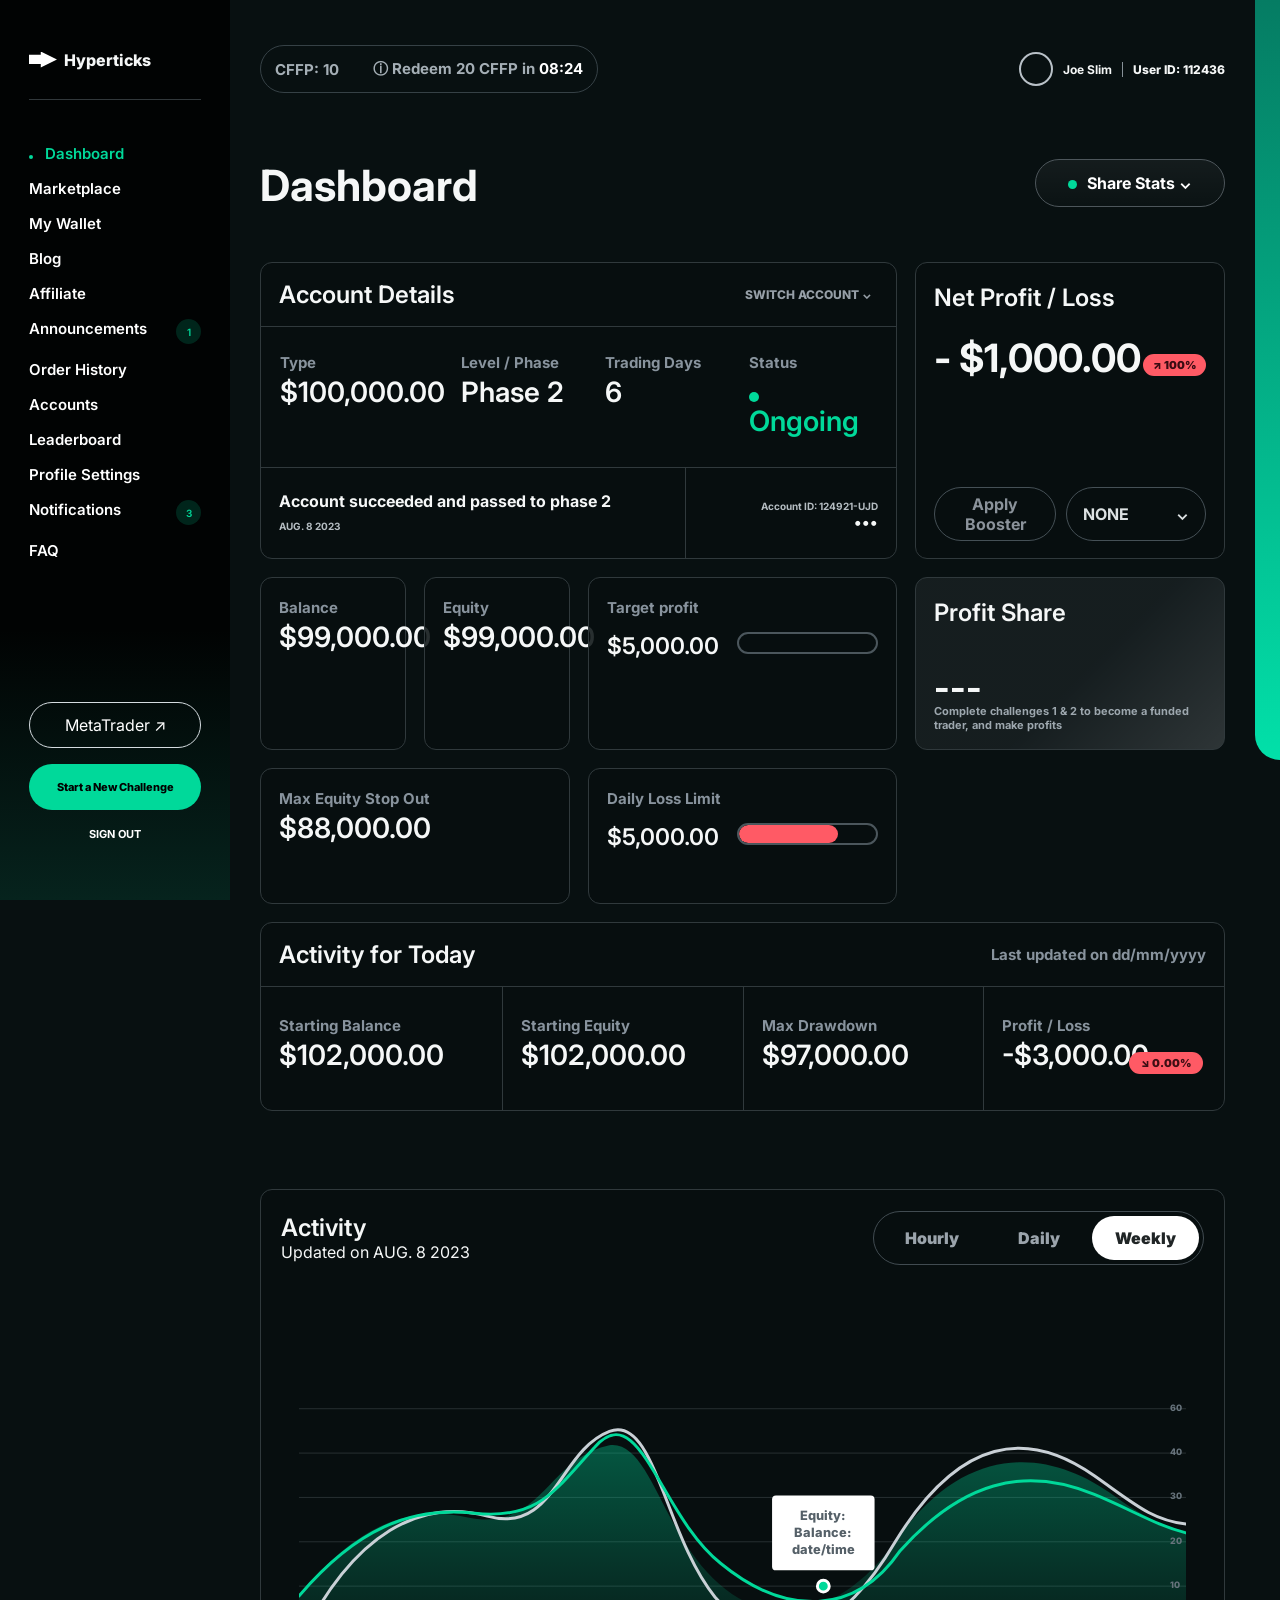
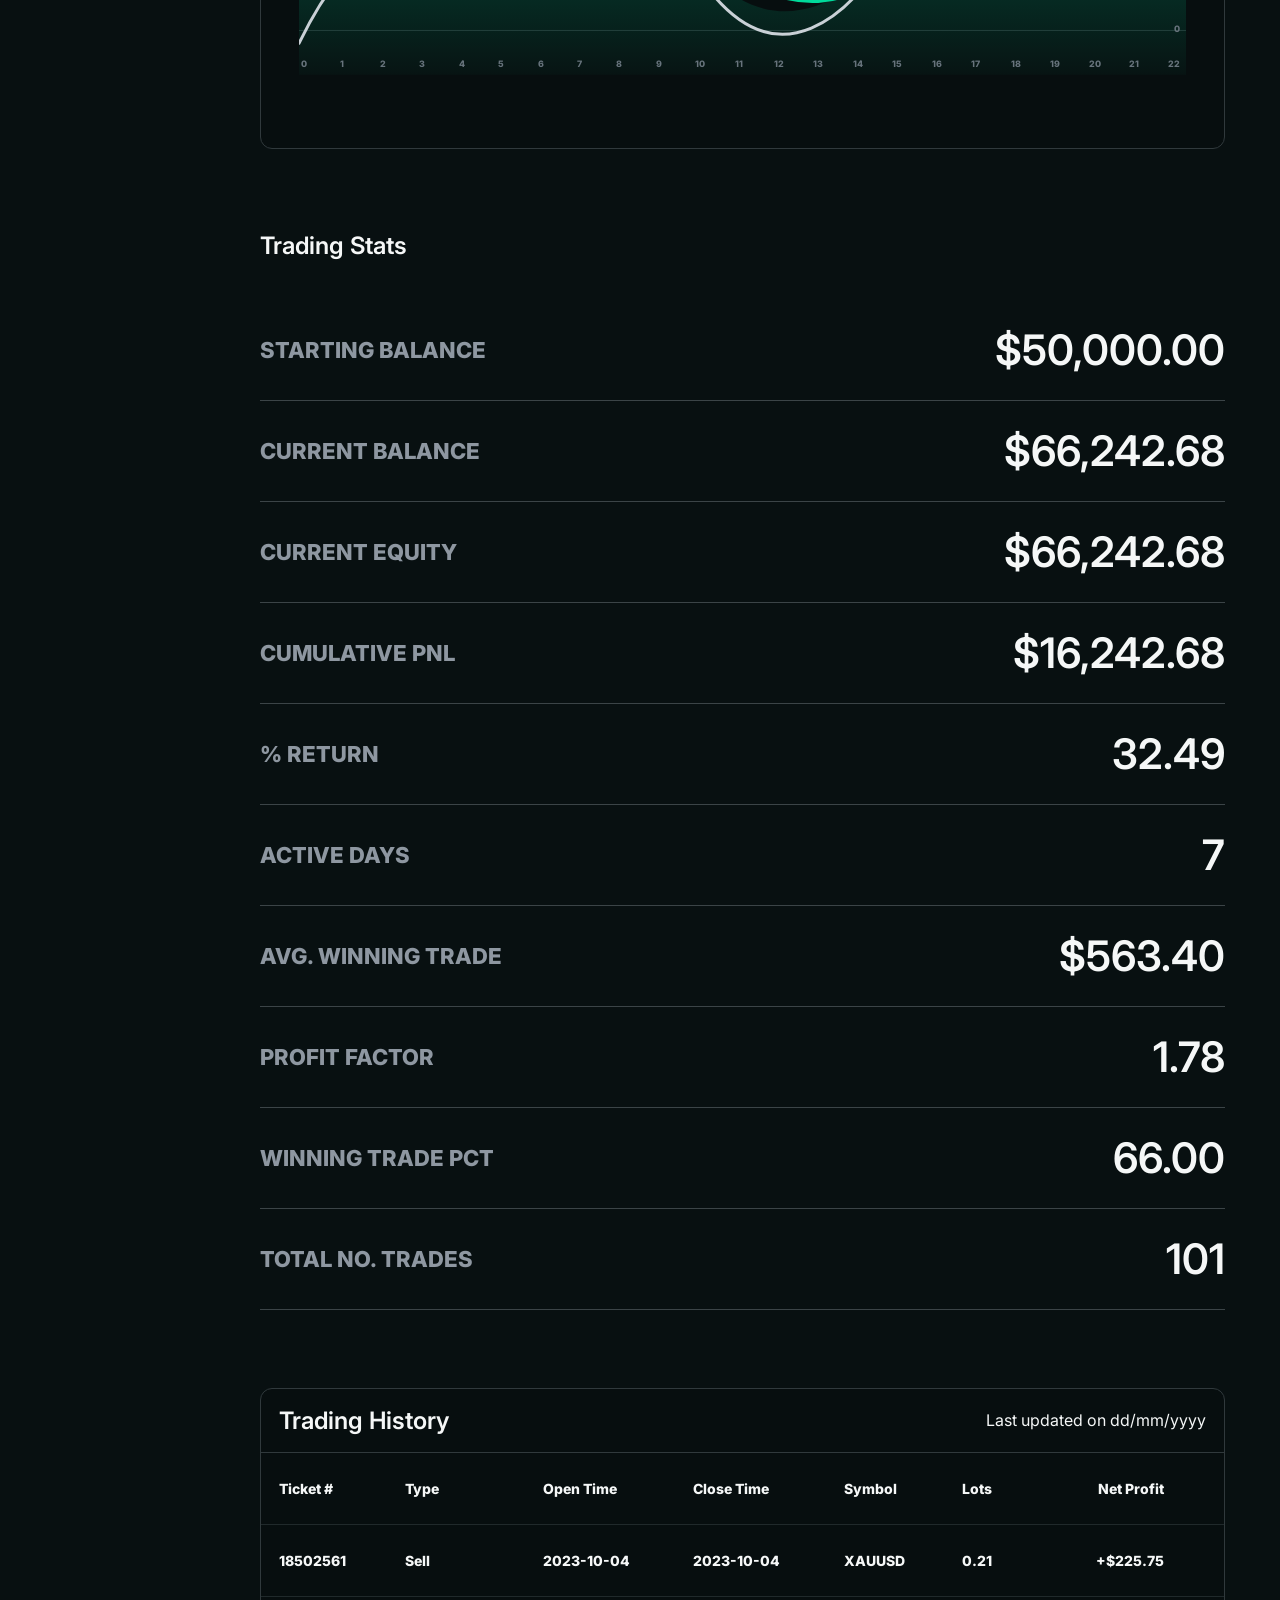
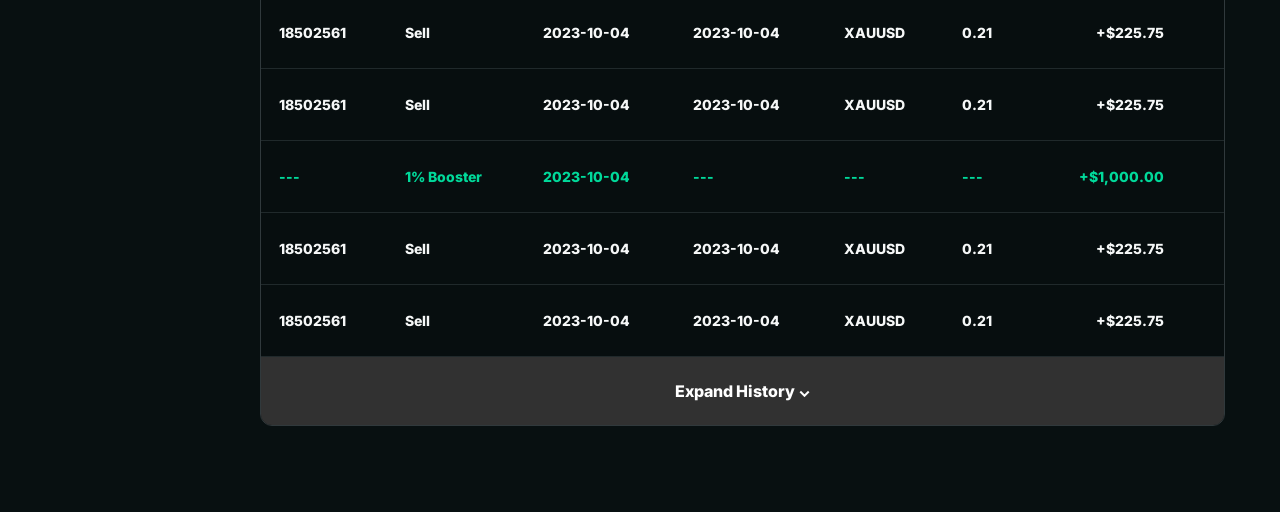
==== dashboard.html @ ef5ce135 "Add latest Hyperticks UI: profile settings and dashboard - index.html: Profile Settings page (matche" ====
﻿<!doctype html><html lang="en"><head><meta charset="utf-8"><meta name="viewport" content="width=device-width,initial-scale=1"><title>Hyperticks Dashboard</title><link rel="preconnect" href="https://fonts.googleapis.com"><link rel="preconnect" href="https://fonts.gstatic.com" crossorigin><link href="https://fonts.googleapis.com/css2?family=Inter:wght@400;500;600;700;800&display=swap" rel="stylesheet"><style>
:root{--shell:#081011;--line:#30393c;--soft:#20292b;--green:#00d99a;--red:#ff5a65;--muted:#8e99a3}*{box-sizing:border-box}body{margin:0;background:#000;color:#f5f7f7;font-family:Inter,Arial,sans-serif}button{font:inherit}.app{min-height:100vh;display:grid;grid-template-columns:230px 1fr;background:#081011;position:relative;overflow:hidden}.app:after{content:"";position:fixed;top:0;right:0;width:25px;height:760px;background:linear-gradient(#057c63,#02e0a9);border-radius:0 0 0 28px}.side{height:100vh;position:sticky;top:0;background:linear-gradient(#010303 70%,#06231d);padding:58px 29px;display:flex;flex-direction:column}.brand{display:flex;gap:7px;align-items:center;height:42px;padding-bottom:38px;border-bottom:1px solid #31383b;font-weight:800}.mark{width:28px;height:16px;background:#fff;clip-path:polygon(0 20%,42% 20%,42% 0,100% 50%,42% 100%,42% 78%,0 78%)}nav{display:flex;flex-direction:column;gap:16px;margin-top:44px}nav a{color:#fff;text-decoration:none;font-size:15px;font-weight:600}.active{color:var(--green)}.active:before{content:"";display:inline-block;width:4px;height:4px;border-radius:50%;background:var(--green);margin-right:12px}.badge{float:right;min-width:25px;height:25px;display:inline-grid;place-items:center;border-radius:50%;background:rgba(0,217,154,.16);color:var(--green);font-size:10px}.side-actions{margin-top:auto;display:grid;gap:16px}.meta,.start{height:46px;border-radius:999px}.meta{background:transparent;border:1px solid #d5dce0;color:#fff}.start{border:0;background:var(--green);font-size:11px;font-weight:800}.sign{border:0;background:transparent;color:#fff;font-size:11px;font-weight:700}.main{padding:45px 55px 86px 30px}.top,.heading,.activity-head{display:flex;justify-content:space-between;align-items:center;gap:24px}.pill{height:48px;border:1px solid #364146;border-radius:999px;padding:0 14px;display:flex;align-items:center;gap:34px;color:#a5afb6;font-size:15px;font-weight:700}.pill strong{color:#fff}.user{display:flex;align-items:center;gap:10px;font-size:12px;font-weight:800}.avatar{width:34px;height:34px;border:2px solid #b9c1c8;border-radius:50%}.user span:last-child{border-left:1px solid #879198;padding-left:10px}.heading{margin-top:66px;align-items:flex-end}h1,h2,p{margin:0}h1{font-size:43px;line-height:1}h2{font-size:24px;font-weight:600}.share{height:48px;min-width:190px;border:1px solid #4d565b;border-radius:999px;background:linear-gradient(rgba(255,255,255,.05),rgba(255,255,255,.01));color:#fff;font-weight:700}.share i{display:inline-block;width:9px;height:9px;border-radius:50%;background:var(--green);margin-right:10px}.grid{display:grid;grid-template-columns:repeat(6,minmax(0,1fr));gap:18px;margin-top:55px}.card,.mini,.today,.activity,.history{border:1px solid var(--line);border-radius:12px;background:rgba(8,15,16,.86)}.account{grid-column:span 4}.head,.section-title{min-height:64px;padding:0 18px;border-bottom:1px solid var(--line);display:flex;align-items:center;justify-content:space-between}.head button{border:0;background:transparent;color:#969fa7;font-size:12px;font-weight:800}.metrics{display:grid;grid-template-columns:repeat(4,1fr);gap:16px;padding:26px 19px 30px}.metrics span,.mini span,.today span{display:block;color:#88939d;font-size:15px;font-weight:700}.metrics strong,.mini strong,.today strong{display:block;margin-top:6px;font-size:28px;line-height:1.05;font-weight:600}.status{color:var(--green)}.status:before{content:"";display:inline-block;width:10px;height:10px;background:var(--green);border-radius:50%;margin-right:10px}.foot{display:grid;grid-template-columns:2fr 1fr;border-top:1px solid var(--line)}.foot>div{min-height:90px;padding:23px 18px}.foot>div+div{border-left:1px solid var(--line);text-align:right}.foot span{display:block;margin-top:9px;color:#b5bdc2;font-size:10px;font-weight:700}.stat{grid-column:span 2;position:relative;min-height:173px;padding:20px 18px}.loss>strong{display:block;margin-top:22px;font-size:39px}.actions{position:absolute;left:18px;right:18px;bottom:17px;display:grid;grid-template-columns:1fr 1.15fr;gap:10px}.actions button,.select{height:54px;border:1px solid #455056;border-radius:999px;background:transparent;color:#8b939b;font-weight:700;display:flex;align-items:center;justify-content:center}.select{justify-content:space-between;padding:0 16px;color:#dce1e2}.red{position:absolute;right:18px;top:91px;background:var(--red);color:#390b12;border-radius:999px;padding:4px 10px;font-size:11px;font-weight:900}.mini{grid-column:span 1;min-height:136px;padding:20px 18px}.wide{grid-column:span 2}.bar{display:grid;grid-template-columns:max-content 1fr;gap:18px;align-items:center;margin-top:11px}.bar strong{font-size:23px}.bar i{height:22px;border:2px solid #4b565c;border-radius:999px}.danger i{position:relative;overflow:hidden}.danger i:before{content:"";position:absolute;inset:0 28% 0 0;background:var(--red);border-radius:inherit}.sharecard{background:linear-gradient(135deg,rgba(255,255,255,.02) 55%,rgba(255,255,255,.12)),#11191b}.sharecard>strong{display:block;margin-top:39px;font-size:35px}.sharecard p{position:absolute;left:18px;right:30px;bottom:17px;color:#9da7ae;font-size:11px;font-weight:700}.today{margin-top:18px}.today-grid{display:grid;grid-template-columns:repeat(4,1fr)}.today-grid>div{min-height:123px;padding:29px 18px;position:relative}.today-grid>div+div{border-left:1px solid var(--line)}.today em{position:absolute;right:21px;bottom:36px;background:var(--red);color:#3d0e14;border-radius:999px;padding:4px 12px;font-style:normal;font-weight:900;font-size:11px}.activity{margin-top:78px;padding:21px 20px 31px}.tabs{height:54px;display:grid;grid-template-columns:repeat(3,107px);padding:4px;border:1px solid #414b51;border-radius:999px}.tabs button{border:0;border-radius:999px;background:transparent;color:#9ba4ac;font-weight:900}.tabs .on{background:#fff;color:#202526}.chart{margin-top:72px;padding:0 18px}.chart svg{display:block;width:100%;min-height:380px}.gridlines{stroke:#273032}.area{fill:url(#areaFill)}.line{fill:none;stroke-width:3;stroke-linecap:round}.gray{stroke:#c9d0d6}.green{stroke:var(--green)}.axis text{fill:#67737c;font-size:9px;font-weight:800}.tip rect{fill:#fff}.tip text{fill:#556068;font-size:13px;font-weight:800}.dot{fill:var(--green);stroke:#fff;stroke-width:3}.stats{margin-top:82px}.stats h2{margin-bottom:40px}.row{min-height:101px;display:grid;grid-template-columns:1fr auto;align-items:center;border-bottom:1px solid #3b4447}.row span{color:#8e97a1;font-size:22px;font-weight:800}.row strong{font-size:42px;font-weight:600}.history{margin-top:78px;overflow:hidden}.table{overflow-x:auto}table{width:100%;min-width:880px;border-collapse:collapse}th,td{height:72px;padding:0 18px;border-bottom:1px solid var(--soft);font-size:14px;font-weight:800;text-align:left}td:last-child,th:last-child{text-align:right;padding-right:60px}.boost td{color:var(--green)}.expand{width:100%;height:68px;border:0;background:#313131;color:#fff;font-weight:800}@media(max-width:820px){.app{grid-template-columns:1fr}.app:after{display:none}.side{position:relative;height:auto;padding:20px}.side-actions{display:none}nav{flex-direction:row;overflow-x:auto}.main{padding:26px 18px}.top,.heading,.activity-head{align-items:flex-start;flex-direction:column}.grid{grid-template-columns:repeat(2,1fr)}.account,.stat,.wide{grid-column:span 2}.metrics,.foot,.today-grid{grid-template-columns:1fr 1fr}.chart{overflow-x:auto}.chart svg{width:900px}.row strong{font-size:27px}.row span{font-size:15px}}@media(max-width:540px){.grid,.metrics,.foot,.today-grid{grid-template-columns:1fr}.account,.stat,.wide,.mini{grid-column:span 1}.actions,.bar,.row{grid-template-columns:1fr}.actions{position:static;margin-top:28px}}
</style></head><body><div class="app"><aside class="side"><div class="brand"><span class="mark"></span><span>Hyperticks</span></div><nav><a class="active">Dashboard</a><a>Marketplace</a><a>My Wallet</a><a>Blog</a><a>Affiliate</a><a>Announcements <span class="badge">1</span></a><a>Order History</a><a>Accounts</a><a>Leaderboard</a><a>Profile Settings</a><a>Notifications <span class="badge">3</span></a><a>FAQ</a></nav><div class="side-actions"><button class="meta">MetaTrader ↗</button><button class="start">Start a New Challenge</button><button class="sign">SIGN OUT</button></div></aside><main class="main"><header class="top"><div class="pill"><span>CFFP: 10</span><span>ⓘ Redeem 20 CFFP in <strong>08:24</strong></span></div><div class="user"><span class="avatar"></span><b>Joe Slim</b><span>User ID: 112436</span></div></header><section class="heading"><h1>Dashboard</h1><button class="share"><i></i>Share Stats ⌄</button></section><section class="grid"><article class="card account"><div class="head"><h2>Account Details</h2><button>SWITCH ACCOUNT ⌄</button></div><div class="metrics"><div><span>Type</span><strong>$100,000.00</strong></div><div><span>Level / Phase</span><strong>Phase 2</strong></div><div><span>Trading Days</span><strong>6</strong></div><div><span>Status</span><strong class="status">Ongoing</strong></div></div><div class="foot"><div><b>Account succeeded and passed to phase 2</b><span>AUG. 8 2023</span></div><div><span>Account ID: 124921-UJD</span><b>•••</b></div></div></article><article class="card stat loss"><h2>Net Profit / Loss</h2><strong>- $1,000.00</strong><div class="actions"><button>Apply Booster</button><div class="select">NONE <span>⌄</span></div></div><span class="red">↗ 100%</span></article><article class="mini"><span>Balance</span><strong>$99,000.00</strong></article><article class="mini"><span>Equity</span><strong>$99,000.00</strong></article><article class="mini wide"><span>Target profit</span><div class="bar"><strong>$5,000.00</strong><i></i></div></article><article class="card stat sharecard"><h2>Profit Share</h2><strong>---</strong><p>Complete challenges 1 &amp; 2 to become a funded trader, and make profits</p></article><article class="mini wide"><span>Max Equity Stop Out</span><strong>$88,000.00</strong></article><article class="mini wide"><span>Daily Loss Limit</span><div class="bar danger"><strong>$5,000.00</strong><i></i></div></article></section><section class="today"><div class="section-title"><h2>Activity for Today</h2><span>Last updated on dd/mm/yyyy</span></div><div class="today-grid"><div><span>Starting Balance</span><strong>$102,000.00</strong></div><div><span>Starting Equity</span><strong>$102,000.00</strong></div><div><span>Max Drawdown</span><strong>$97,000.00</strong></div><div><span>Profit / Loss</span><strong>-$3,000.00</strong><em>↘ 0.00%</em></div></div></section><section class="activity"><div class="activity-head"><div><h2>Activity</h2><span>Updated on AUG. 8 2023</span></div><div class="tabs"><button>Hourly</button><button>Daily</button><button class="on">Weekly</button></div></div><div class="chart"><svg viewBox="0 0 900 300"><defs><linearGradient id="areaFill" x1="0" x2="0" y1="0" y2="1"><stop offset="0" stop-color="#00d89a" stop-opacity=".36"/><stop offset="1" stop-color="#00d89a" stop-opacity=".03"/></linearGradient></defs><g class="gridlines"><path d="M0 30H900M0 75H900M0 120H900M0 165H900M0 210H900M0 255H900"/></g><path class="area" d="M0 220 C60 145 115 128 170 140 C245 157 252 80 315 67 C355 62 367 150 420 202 C486 267 560 228 605 165 C675 64 760 69 828 119 C860 142 881 151 900 154 L900 300 L0 300 Z"/><path class="line gray" d="M0 268 C56 153 126 121 191 139 C260 158 263 73 315 53 C361 35 371 158 422 221 C488 297 556 248 605 165 C671 57 740 51 807 98 C847 126 865 143 900 147"/><path class="line green" d="M0 220 C58 152 113 129 178 136 C244 143 260 112 300 69 C346 17 366 138 428 187 C494 241 565 240 610 174 C672 105 735 87 807 117 C848 134 869 148 900 156"/><g class="axis"><text x="2" y="292">0</text><text x="42" y="292">1</text><text x="82" y="292">2</text><text x="122" y="292">3</text><text x="162" y="292">4</text><text x="202" y="292">5</text><text x="242" y="292">6</text><text x="282" y="292">7</text><text x="322" y="292">8</text><text x="362" y="292">9</text><text x="402" y="292">10</text><text x="442" y="292">11</text><text x="482" y="292">12</text><text x="522" y="292">13</text><text x="562" y="292">14</text><text x="602" y="292">15</text><text x="642" y="292">16</text><text x="682" y="292">17</text><text x="722" y="292">18</text><text x="762" y="292">19</text><text x="802" y="292">20</text><text x="842" y="292">21</text><text x="882" y="292">22</text><text x="888" y="257">0</text><text x="884" y="212">10</text><text x="884" y="167">20</text><text x="884" y="122">30</text><text x="884" y="77">40</text><text x="884" y="32">60</text></g><g class="tip"><rect x="480" y="118" width="104" height="76" rx="4"/><text x="532" y="143" text-anchor="middle">Equity:</text><text x="532" y="160" text-anchor="middle">Balance:</text><text x="532" y="177" text-anchor="middle">date/time</text></g><circle class="dot" cx="532" cy="210" r="6"/></svg></div></section><section class="stats"><h2>Trading Stats</h2><div class="row"><span>STARTING BALANCE</span><strong>$50,000.00</strong></div><div class="row"><span>CURRENT BALANCE</span><strong>$66,242.68</strong></div><div class="row"><span>CURRENT EQUITY</span><strong>$66,242.68</strong></div><div class="row"><span>CUMULATIVE PNL</span><strong>$16,242.68</strong></div><div class="row"><span>% RETURN</span><strong>32.49</strong></div><div class="row"><span>ACTIVE DAYS</span><strong>7</strong></div><div class="row"><span>AVG. WINNING TRADE</span><strong>$563.40</strong></div><div class="row"><span>PROFIT FACTOR</span><strong>1.78</strong></div><div class="row"><span>WINNING TRADE PCT</span><strong>66.00</strong></div><div class="row"><span>TOTAL NO. TRADES</span><strong>101</strong></div></section><section class="history"><div class="section-title"><h2>Trading History</h2><span>Last updated on dd/mm/yyyy</span></div><div class="table"><table><thead><tr><th>Ticket #</th><th>Type</th><th>Open Time</th><th>Close Time</th><th>Symbol</th><th>Lots</th><th>Net Profit</th></tr></thead><tbody><tr><td>18502561</td><td>Sell</td><td>2023-10-04</td><td>2023-10-04</td><td>XAUUSD</td><td>0.21</td><td>+$225.75</td></tr><tr><td>18502561</td><td>Sell</td><td>2023-10-04</td><td>2023-10-04</td><td>XAUUSD</td><td>0.21</td><td>+$225.75</td></tr><tr><td>18502561</td><td>Sell</td><td>2023-10-04</td><td>2023-10-04</td><td>XAUUSD</td><td>0.21</td><td>+$225.75</td></tr><tr class="boost"><td>---</td><td>1% Booster</td><td>2023-10-04</td><td>---</td><td>---</td><td>---</td><td>+$1,000.00</td></tr><tr><td>18502561</td><td>Sell</td><td>2023-10-04</td><td>2023-10-04</td><td>XAUUSD</td><td>0.21</td><td>+$225.75</td></tr><tr><td>18502561</td><td>Sell</td><td>2023-10-04</td><td>2023-10-04</td><td>XAUUSD</td><td>0.21</td><td>+$225.75</td></tr></tbody></table></div><button class="expand">Expand History ⌄</button></section></main></div><script>document.querySelectorAll('.tabs button').forEach(b=>b.addEventListener('click',()=>document.querySelectorAll('.tabs button').forEach(x=>x.classList.toggle('on',x===b))));</script></body></html>
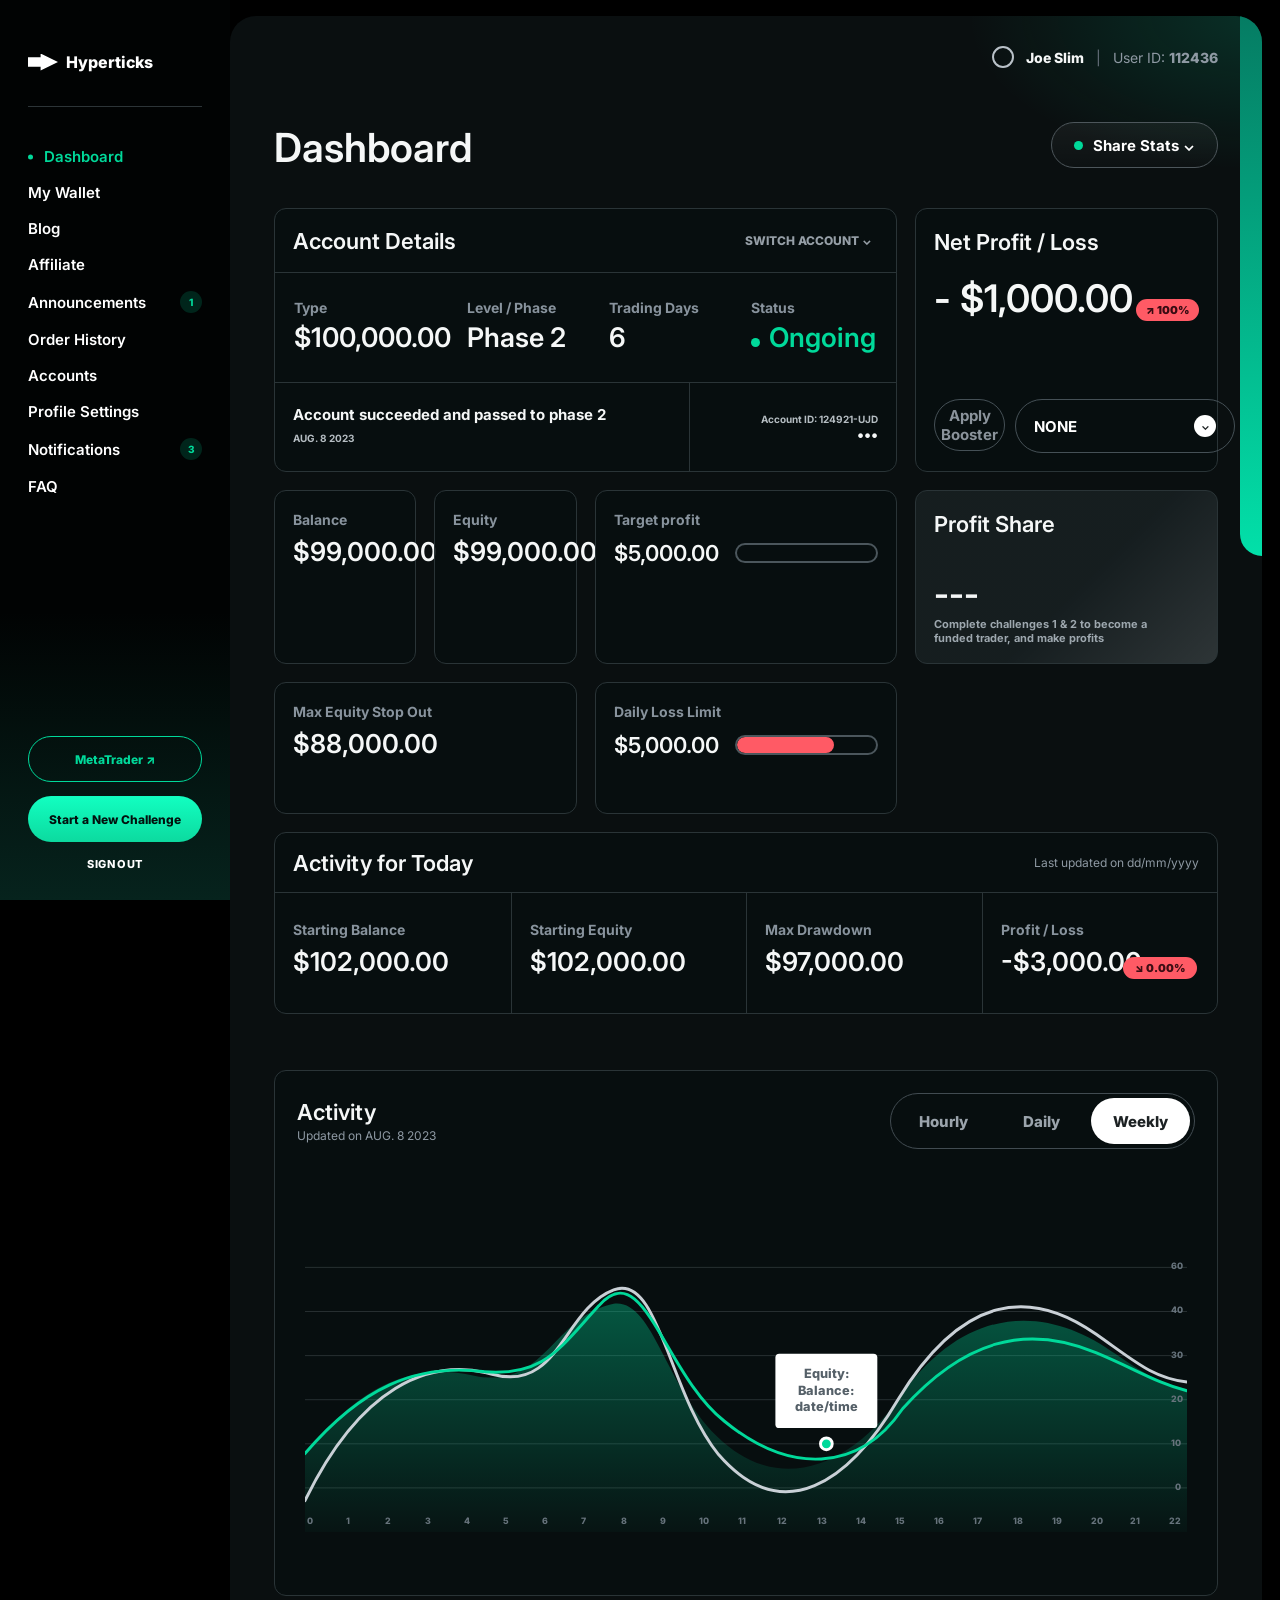
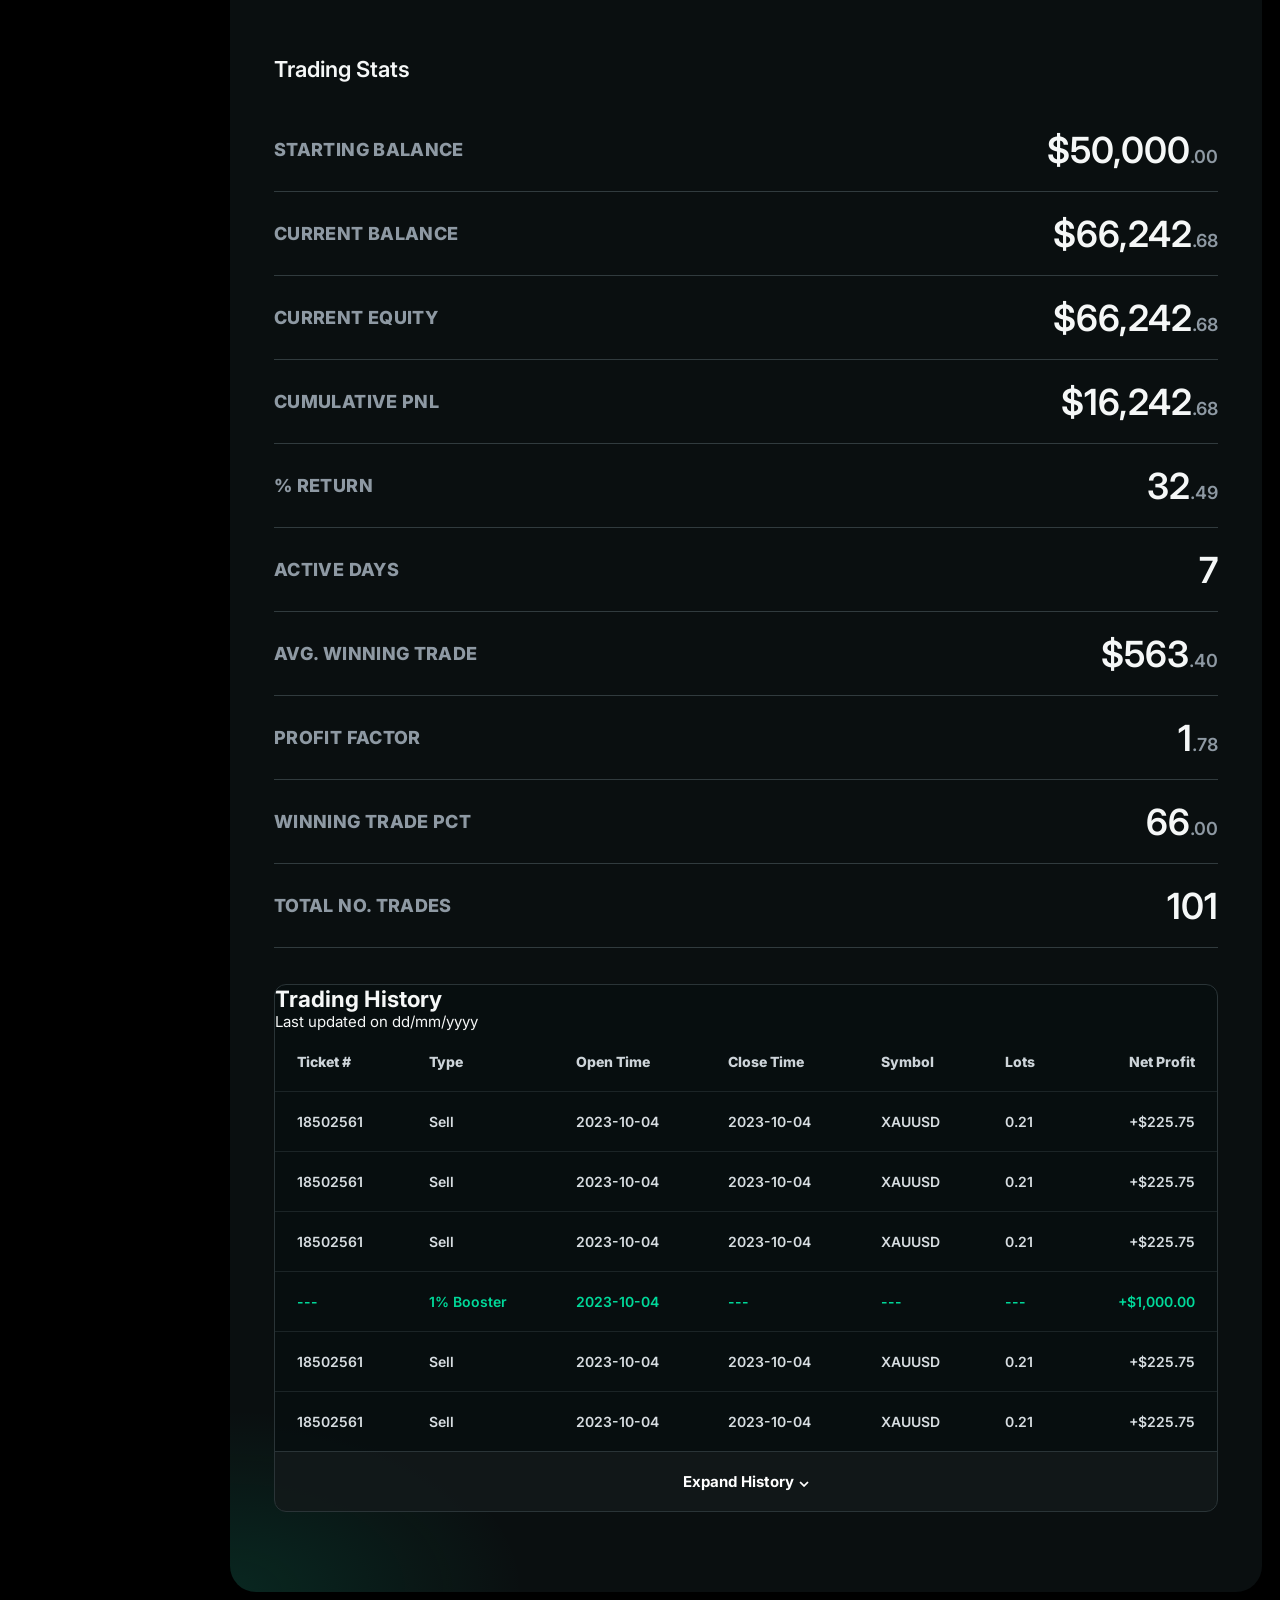
==== commit 03e6f3b7: "Make landing the homepage: index.html=landing, dashboard.html=dashboard" ====
--- a/dashboard.html
+++ b/dashboard.html
@@ -1,3 +1,144 @@
-﻿<!doctype html><html lang="en"><head><meta charset="utf-8"><meta name="viewport" content="width=device-width,initial-scale=1"><title>Hyperticks Dashboard</title><link rel="preconnect" href="https://fonts.googleapis.com"><link rel="preconnect" href="https://fonts.gstatic.com" crossorigin><link href="https://fonts.googleapis.com/css2?family=Inter:wght@400;500;600;700;800&display=swap" rel="stylesheet"><style>
-:root{--shell:#081011;--line:#30393c;--soft:#20292b;--green:#00d99a;--red:#ff5a65;--muted:#8e99a3}*{box-sizing:border-box}body{margin:0;background:#000;color:#f5f7f7;font-family:Inter,Arial,sans-serif}button{font:inherit}.app{min-height:100vh;display:grid;grid-template-columns:230px 1fr;background:#081011;position:relative;overflow:hidden}.app:after{content:"";position:fixed;top:0;right:0;width:25px;height:760px;background:linear-gradient(#057c63,#02e0a9);border-radius:0 0 0 28px}.side{height:100vh;position:sticky;top:0;background:linear-gradient(#010303 70%,#06231d);padding:58px 29px;display:flex;flex-direction:column}.brand{display:flex;gap:7px;align-items:center;height:42px;padding-bottom:38px;border-bottom:1px solid #31383b;font-weight:800}.mark{width:28px;height:16px;background:#fff;clip-path:polygon(0 20%,42% 20%,42% 0,100% 50%,42% 100%,42% 78%,0 78%)}nav{display:flex;flex-direction:column;gap:16px;margin-top:44px}nav a{color:#fff;text-decoration:none;font-size:15px;font-weight:600}.active{color:var(--green)}.active:before{content:"";display:inline-block;width:4px;height:4px;border-radius:50%;background:var(--green);margin-right:12px}.badge{float:right;min-width:25px;height:25px;display:inline-grid;place-items:center;border-radius:50%;background:rgba(0,217,154,.16);color:var(--green);font-size:10px}.side-actions{margin-top:auto;display:grid;gap:16px}.meta,.start{height:46px;border-radius:999px}.meta{background:transparent;border:1px solid #d5dce0;color:#fff}.start{border:0;background:var(--green);font-size:11px;font-weight:800}.sign{border:0;background:transparent;color:#fff;font-size:11px;font-weight:700}.main{padding:45px 55px 86px 30px}.top,.heading,.activity-head{display:flex;justify-content:space-between;align-items:center;gap:24px}.pill{height:48px;border:1px solid #364146;border-radius:999px;padding:0 14px;display:flex;align-items:center;gap:34px;color:#a5afb6;font-size:15px;font-weight:700}.pill strong{color:#fff}.user{display:flex;align-items:center;gap:10px;font-size:12px;font-weight:800}.avatar{width:34px;height:34px;border:2px solid #b9c1c8;border-radius:50%}.user span:last-child{border-left:1px solid #879198;padding-left:10px}.heading{margin-top:66px;align-items:flex-end}h1,h2,p{margin:0}h1{font-size:43px;line-height:1}h2{font-size:24px;font-weight:600}.share{height:48px;min-width:190px;border:1px solid #4d565b;border-radius:999px;background:linear-gradient(rgba(255,255,255,.05),rgba(255,255,255,.01));color:#fff;font-weight:700}.share i{display:inline-block;width:9px;height:9px;border-radius:50%;background:var(--green);margin-right:10px}.grid{display:grid;grid-template-columns:repeat(6,minmax(0,1fr));gap:18px;margin-top:55px}.card,.mini,.today,.activity,.history{border:1px solid var(--line);border-radius:12px;background:rgba(8,15,16,.86)}.account{grid-column:span 4}.head,.section-title{min-height:64px;padding:0 18px;border-bottom:1px solid var(--line);display:flex;align-items:center;justify-content:space-between}.head button{border:0;background:transparent;color:#969fa7;font-size:12px;font-weight:800}.metrics{display:grid;grid-template-columns:repeat(4,1fr);gap:16px;padding:26px 19px 30px}.metrics span,.mini span,.today span{display:block;color:#88939d;font-size:15px;font-weight:700}.metrics strong,.mini strong,.today strong{display:block;margin-top:6px;font-size:28px;line-height:1.05;font-weight:600}.status{color:var(--green)}.status:before{content:"";display:inline-block;width:10px;height:10px;background:var(--green);border-radius:50%;margin-right:10px}.foot{display:grid;grid-template-columns:2fr 1fr;border-top:1px solid var(--line)}.foot>div{min-height:90px;padding:23px 18px}.foot>div+div{border-left:1px solid var(--line);text-align:right}.foot span{display:block;margin-top:9px;color:#b5bdc2;font-size:10px;font-weight:700}.stat{grid-column:span 2;position:relative;min-height:173px;padding:20px 18px}.loss>strong{display:block;margin-top:22px;font-size:39px}.actions{position:absolute;left:18px;right:18px;bottom:17px;display:grid;grid-template-columns:1fr 1.15fr;gap:10px}.actions button,.select{height:54px;border:1px solid #455056;border-radius:999px;background:transparent;color:#8b939b;font-weight:700;display:flex;align-items:center;justify-content:center}.select{justify-content:space-between;padding:0 16px;color:#dce1e2}.red{position:absolute;right:18px;top:91px;background:var(--red);color:#390b12;border-radius:999px;padding:4px 10px;font-size:11px;font-weight:900}.mini{grid-column:span 1;min-height:136px;padding:20px 18px}.wide{grid-column:span 2}.bar{display:grid;grid-template-columns:max-content 1fr;gap:18px;align-items:center;margin-top:11px}.bar strong{font-size:23px}.bar i{height:22px;border:2px solid #4b565c;border-radius:999px}.danger i{position:relative;overflow:hidden}.danger i:before{content:"";position:absolute;inset:0 28% 0 0;background:var(--red);border-radius:inherit}.sharecard{background:linear-gradient(135deg,rgba(255,255,255,.02) 55%,rgba(255,255,255,.12)),#11191b}.sharecard>strong{display:block;margin-top:39px;font-size:35px}.sharecard p{position:absolute;left:18px;right:30px;bottom:17px;color:#9da7ae;font-size:11px;font-weight:700}.today{margin-top:18px}.today-grid{display:grid;grid-template-columns:repeat(4,1fr)}.today-grid>div{min-height:123px;padding:29px 18px;position:relative}.today-grid>div+div{border-left:1px solid var(--line)}.today em{position:absolute;right:21px;bottom:36px;background:var(--red);color:#3d0e14;border-radius:999px;padding:4px 12px;font-style:normal;font-weight:900;font-size:11px}.activity{margin-top:78px;padding:21px 20px 31px}.tabs{height:54px;display:grid;grid-template-columns:repeat(3,107px);padding:4px;border:1px solid #414b51;border-radius:999px}.tabs button{border:0;border-radius:999px;background:transparent;color:#9ba4ac;font-weight:900}.tabs .on{background:#fff;color:#202526}.chart{margin-top:72px;padding:0 18px}.chart svg{display:block;width:100%;min-height:380px}.gridlines{stroke:#273032}.area{fill:url(#areaFill)}.line{fill:none;stroke-width:3;stroke-linecap:round}.gray{stroke:#c9d0d6}.green{stroke:var(--green)}.axis text{fill:#67737c;font-size:9px;font-weight:800}.tip rect{fill:#fff}.tip text{fill:#556068;font-size:13px;font-weight:800}.dot{fill:var(--green);stroke:#fff;stroke-width:3}.stats{margin-top:82px}.stats h2{margin-bottom:40px}.row{min-height:101px;display:grid;grid-template-columns:1fr auto;align-items:center;border-bottom:1px solid #3b4447}.row span{color:#8e97a1;font-size:22px;font-weight:800}.row strong{font-size:42px;font-weight:600}.history{margin-top:78px;overflow:hidden}.table{overflow-x:auto}table{width:100%;min-width:880px;border-collapse:collapse}th,td{height:72px;padding:0 18px;border-bottom:1px solid var(--soft);font-size:14px;font-weight:800;text-align:left}td:last-child,th:last-child{text-align:right;padding-right:60px}.boost td{color:var(--green)}.expand{width:100%;height:68px;border:0;background:#313131;color:#fff;font-weight:800}@media(max-width:820px){.app{grid-template-columns:1fr}.app:after{display:none}.side{position:relative;height:auto;padding:20px}.side-actions{display:none}nav{flex-direction:row;overflow-x:auto}.main{padding:26px 18px}.top,.heading,.activity-head{align-items:flex-start;flex-direction:column}.grid{grid-template-columns:repeat(2,1fr)}.account,.stat,.wide{grid-column:span 2}.metrics,.foot,.today-grid{grid-template-columns:1fr 1fr}.chart{overflow-x:auto}.chart svg{width:900px}.row strong{font-size:27px}.row span{font-size:15px}}@media(max-width:540px){.grid,.metrics,.foot,.today-grid{grid-template-columns:1fr}.account,.stat,.wide,.mini{grid-column:span 1}.actions,.bar,.row{grid-template-columns:1fr}.actions{position:static;margin-top:28px}}
-</style></head><body><div class="app"><aside class="side"><div class="brand"><span class="mark"></span><span>Hyperticks</span></div><nav><a class="active">Dashboard</a><a>Marketplace</a><a>My Wallet</a><a>Blog</a><a>Affiliate</a><a>Announcements <span class="badge">1</span></a><a>Order History</a><a>Accounts</a><a>Leaderboard</a><a>Profile Settings</a><a>Notifications <span class="badge">3</span></a><a>FAQ</a></nav><div class="side-actions"><button class="meta">MetaTrader ↗</button><button class="start">Start a New Challenge</button><button class="sign">SIGN OUT</button></div></aside><main class="main"><header class="top"><div class="pill"><span>CFFP: 10</span><span>ⓘ Redeem 20 CFFP in <strong>08:24</strong></span></div><div class="user"><span class="avatar"></span><b>Joe Slim</b><span>User ID: 112436</span></div></header><section class="heading"><h1>Dashboard</h1><button class="share"><i></i>Share Stats ⌄</button></section><section class="grid"><article class="card account"><div class="head"><h2>Account Details</h2><button>SWITCH ACCOUNT ⌄</button></div><div class="metrics"><div><span>Type</span><strong>$100,000.00</strong></div><div><span>Level / Phase</span><strong>Phase 2</strong></div><div><span>Trading Days</span><strong>6</strong></div><div><span>Status</span><strong class="status">Ongoing</strong></div></div><div class="foot"><div><b>Account succeeded and passed to phase 2</b><span>AUG. 8 2023</span></div><div><span>Account ID: 124921-UJD</span><b>•••</b></div></div></article><article class="card stat loss"><h2>Net Profit / Loss</h2><strong>- $1,000.00</strong><div class="actions"><button>Apply Booster</button><div class="select">NONE <span>⌄</span></div></div><span class="red">↗ 100%</span></article><article class="mini"><span>Balance</span><strong>$99,000.00</strong></article><article class="mini"><span>Equity</span><strong>$99,000.00</strong></article><article class="mini wide"><span>Target profit</span><div class="bar"><strong>$5,000.00</strong><i></i></div></article><article class="card stat sharecard"><h2>Profit Share</h2><strong>---</strong><p>Complete challenges 1 &amp; 2 to become a funded trader, and make profits</p></article><article class="mini wide"><span>Max Equity Stop Out</span><strong>$88,000.00</strong></article><article class="mini wide"><span>Daily Loss Limit</span><div class="bar danger"><strong>$5,000.00</strong><i></i></div></article></section><section class="today"><div class="section-title"><h2>Activity for Today</h2><span>Last updated on dd/mm/yyyy</span></div><div class="today-grid"><div><span>Starting Balance</span><strong>$102,000.00</strong></div><div><span>Starting Equity</span><strong>$102,000.00</strong></div><div><span>Max Drawdown</span><strong>$97,000.00</strong></div><div><span>Profit / Loss</span><strong>-$3,000.00</strong><em>↘ 0.00%</em></div></div></section><section class="activity"><div class="activity-head"><div><h2>Activity</h2><span>Updated on AUG. 8 2023</span></div><div class="tabs"><button>Hourly</button><button>Daily</button><button class="on">Weekly</button></div></div><div class="chart"><svg viewBox="0 0 900 300"><defs><linearGradient id="areaFill" x1="0" x2="0" y1="0" y2="1"><stop offset="0" stop-color="#00d89a" stop-opacity=".36"/><stop offset="1" stop-color="#00d89a" stop-opacity=".03"/></linearGradient></defs><g class="gridlines"><path d="M0 30H900M0 75H900M0 120H900M0 165H900M0 210H900M0 255H900"/></g><path class="area" d="M0 220 C60 145 115 128 170 140 C245 157 252 80 315 67 C355 62 367 150 420 202 C486 267 560 228 605 165 C675 64 760 69 828 119 C860 142 881 151 900 154 L900 300 L0 300 Z"/><path class="line gray" d="M0 268 C56 153 126 121 191 139 C260 158 263 73 315 53 C361 35 371 158 422 221 C488 297 556 248 605 165 C671 57 740 51 807 98 C847 126 865 143 900 147"/><path class="line green" d="M0 220 C58 152 113 129 178 136 C244 143 260 112 300 69 C346 17 366 138 428 187 C494 241 565 240 610 174 C672 105 735 87 807 117 C848 134 869 148 900 156"/><g class="axis"><text x="2" y="292">0</text><text x="42" y="292">1</text><text x="82" y="292">2</text><text x="122" y="292">3</text><text x="162" y="292">4</text><text x="202" y="292">5</text><text x="242" y="292">6</text><text x="282" y="292">7</text><text x="322" y="292">8</text><text x="362" y="292">9</text><text x="402" y="292">10</text><text x="442" y="292">11</text><text x="482" y="292">12</text><text x="522" y="292">13</text><text x="562" y="292">14</text><text x="602" y="292">15</text><text x="642" y="292">16</text><text x="682" y="292">17</text><text x="722" y="292">18</text><text x="762" y="292">19</text><text x="802" y="292">20</text><text x="842" y="292">21</text><text x="882" y="292">22</text><text x="888" y="257">0</text><text x="884" y="212">10</text><text x="884" y="167">20</text><text x="884" y="122">30</text><text x="884" y="77">40</text><text x="884" y="32">60</text></g><g class="tip"><rect x="480" y="118" width="104" height="76" rx="4"/><text x="532" y="143" text-anchor="middle">Equity:</text><text x="532" y="160" text-anchor="middle">Balance:</text><text x="532" y="177" text-anchor="middle">date/time</text></g><circle class="dot" cx="532" cy="210" r="6"/></svg></div></section><section class="stats"><h2>Trading Stats</h2><div class="row"><span>STARTING BALANCE</span><strong>$50,000.00</strong></div><div class="row"><span>CURRENT BALANCE</span><strong>$66,242.68</strong></div><div class="row"><span>CURRENT EQUITY</span><strong>$66,242.68</strong></div><div class="row"><span>CUMULATIVE PNL</span><strong>$16,242.68</strong></div><div class="row"><span>% RETURN</span><strong>32.49</strong></div><div class="row"><span>ACTIVE DAYS</span><strong>7</strong></div><div class="row"><span>AVG. WINNING TRADE</span><strong>$563.40</strong></div><div class="row"><span>PROFIT FACTOR</span><strong>1.78</strong></div><div class="row"><span>WINNING TRADE PCT</span><strong>66.00</strong></div><div class="row"><span>TOTAL NO. TRADES</span><strong>101</strong></div></section><section class="history"><div class="section-title"><h2>Trading History</h2><span>Last updated on dd/mm/yyyy</span></div><div class="table"><table><thead><tr><th>Ticket #</th><th>Type</th><th>Open Time</th><th>Close Time</th><th>Symbol</th><th>Lots</th><th>Net Profit</th></tr></thead><tbody><tr><td>18502561</td><td>Sell</td><td>2023-10-04</td><td>2023-10-04</td><td>XAUUSD</td><td>0.21</td><td>+$225.75</td></tr><tr><td>18502561</td><td>Sell</td><td>2023-10-04</td><td>2023-10-04</td><td>XAUUSD</td><td>0.21</td><td>+$225.75</td></tr><tr><td>18502561</td><td>Sell</td><td>2023-10-04</td><td>2023-10-04</td><td>XAUUSD</td><td>0.21</td><td>+$225.75</td></tr><tr class="boost"><td>---</td><td>1% Booster</td><td>2023-10-04</td><td>---</td><td>---</td><td>---</td><td>+$1,000.00</td></tr><tr><td>18502561</td><td>Sell</td><td>2023-10-04</td><td>2023-10-04</td><td>XAUUSD</td><td>0.21</td><td>+$225.75</td></tr><tr><td>18502561</td><td>Sell</td><td>2023-10-04</td><td>2023-10-04</td><td>XAUUSD</td><td>0.21</td><td>+$225.75</td></tr></tbody></table></div><button class="expand">Expand History ⌄</button></section></main></div><script>document.querySelectorAll('.tabs button').forEach(b=>b.addEventListener('click',()=>document.querySelectorAll('.tabs button').forEach(x=>x.classList.toggle('on',x===b))));</script></body></html>
+<!doctype html>
+<html lang="en">
+<head>
+	<meta charset="utf-8">
+	<meta name="viewport" content="width=device-width, initial-scale=1">
+	<title>Hyperticks | Dashboard</title>
+	<link rel="preconnect" href="https://fonts.googleapis.com">
+	<link rel="preconnect" href="https://fonts.gstatic.com" crossorigin>
+	<link href="https://fonts.googleapis.com/css2?family=Inter:wght@400;500;600;700;800&display=swap" rel="stylesheet">
+	<link rel="stylesheet" href="styles.css">
+</head>
+<body data-page="dashboard">
+	<div class="app">
+		<aside class="sidebar" aria-label="Primary"></aside>
+		<div class="content">
+			<section class="shell">
+				<header class="topbar"></header>
+				<main class="page">
+					<div class="page-head">
+						<h1>Dashboard</h1>
+						<button class="share-btn" type="button"><span class="dot"></span>Share Stats ⌄</button>
+					</div>
+
+					<section class="dash-grid">
+						<article class="card account">
+							<div class="card-head"><h2>Account Details</h2><button type="button">SWITCH ACCOUNT ⌄</button></div>
+							<div class="metrics">
+								<div><span>Type</span><strong>$100,000.00</strong></div>
+								<div><span>Level / Phase</span><strong>Phase 2</strong></div>
+								<div><span>Trading Days</span><strong>6</strong></div>
+								<div><span>Status</span><strong class="ok">Ongoing</strong></div>
+							</div>
+							<div class="foot">
+								<div><b>Account succeeded and passed to phase 2</b><span>AUG. 8 2023</span></div>
+								<div><span>Account ID: 124921-UJD</span><b>•••</b></div>
+							</div>
+						</article>
+
+						<article class="card npl">
+							<h2>Net Profit / Loss</h2>
+							<strong class="big">- $1,000.00</strong>
+							<span class="tag-red">↗ 100%</span>
+							<div class="npl-actions">
+								<button type="button">Apply Booster</button>
+								<div class="pill-select">NONE <span class="chev">⌄</span></div>
+							</div>
+						</article>
+
+						<article class="card mini"><span>Balance</span><strong>$99,000.00</strong></article>
+						<article class="card mini"><span>Equity</span><strong>$99,000.00</strong></article>
+						<article class="card mini wide"><span>Target profit</span><div class="bar"><strong>$5,000.00</strong><i></i></div></article>
+
+						<article class="card share-card">
+							<h2>Profit Share</h2>
+							<strong class="big">---</strong>
+							<p>Complete challenges 1 &amp; 2 to become a funded trader, and make profits</p>
+						</article>
+
+						<article class="card mini wide"><span>Max Equity Stop Out</span><strong>$88,000.00</strong></article>
+						<article class="card mini wide"><span>Daily Loss Limit</span><div class="bar danger"><strong>$5,000.00</strong><i></i></div></article>
+					</section>
+
+					<section class="card today">
+						<div class="card-head"><h2>Activity for Today</h2><span>Last updated on dd/mm/yyyy</span></div>
+						<div class="today-grid">
+							<div><span>Starting Balance</span><strong>$102,000.00</strong></div>
+							<div><span>Starting Equity</span><strong>$102,000.00</strong></div>
+							<div><span>Max Drawdown</span><strong>$97,000.00</strong></div>
+							<div><span>Profit / Loss</span><strong>-$3,000.00</strong><em>↘ 0.00%</em></div>
+						</div>
+					</section>
+
+					<section class="card activity">
+						<div class="activity-head">
+							<div><h2>Activity</h2><span>Updated on AUG. 8 2023</span></div>
+							<div class="segmented" role="tablist">
+								<button type="button">Hourly</button>
+								<button type="button">Daily</button>
+								<button type="button" class="is-active">Weekly</button>
+							</div>
+						</div>
+						<div class="chart">
+							<svg viewBox="0 0 900 300" role="img" aria-label="Equity and balance over time">
+								<defs><linearGradient id="areaFill" x1="0" x2="0" y1="0" y2="1">
+									<stop offset="0" stop-color="#00d89a" stop-opacity=".36"/>
+									<stop offset="1" stop-color="#00d89a" stop-opacity=".03"/>
+								</linearGradient></defs>
+								<g class="gridlines"><path d="M0 30H900M0 75H900M0 120H900M0 165H900M0 210H900M0 255H900"/></g>
+								<path class="area" d="M0 220 C60 145 115 128 170 140 C245 157 252 80 315 67 C355 62 367 150 420 202 C486 267 560 228 605 165 C675 64 760 69 828 119 C860 142 881 151 900 154 L900 300 L0 300 Z"/>
+								<path class="line gray" d="M0 268 C56 153 126 121 191 139 C260 158 263 73 315 53 C361 35 371 158 422 221 C488 297 556 248 605 165 C671 57 740 51 807 98 C847 126 865 143 900 147"/>
+								<path class="line green" d="M0 220 C58 152 113 129 178 136 C244 143 260 112 300 69 C346 17 366 138 428 187 C494 241 565 240 610 174 C672 105 735 87 807 117 C848 134 869 148 900 156"/>
+								<g class="axis">
+									<text x="2" y="292">0</text><text x="42" y="292">1</text><text x="82" y="292">2</text><text x="122" y="292">3</text><text x="162" y="292">4</text><text x="202" y="292">5</text><text x="242" y="292">6</text><text x="282" y="292">7</text><text x="322" y="292">8</text><text x="362" y="292">9</text><text x="402" y="292">10</text><text x="442" y="292">11</text><text x="482" y="292">12</text><text x="522" y="292">13</text><text x="562" y="292">14</text><text x="602" y="292">15</text><text x="642" y="292">16</text><text x="682" y="292">17</text><text x="722" y="292">18</text><text x="762" y="292">19</text><text x="802" y="292">20</text><text x="842" y="292">21</text><text x="882" y="292">22</text>
+									<text x="888" y="257">0</text><text x="884" y="212">10</text><text x="884" y="167">20</text><text x="884" y="122">30</text><text x="884" y="77">40</text><text x="884" y="32">60</text>
+								</g>
+								<g class="tip">
+									<rect x="480" y="118" width="104" height="76" rx="4"/>
+									<text x="532" y="143" text-anchor="middle">Equity:</text>
+									<text x="532" y="160" text-anchor="middle">Balance:</text>
+									<text x="532" y="177" text-anchor="middle">date/time</text>
+								</g>
+								<circle class="dot" cx="532" cy="210" r="6"/>
+							</svg>
+						</div>
+					</section>
+
+					<section class="section statlist">
+						<h2>Trading Stats</h2>
+						<div class="row"><span>STARTING BALANCE</span><strong>$50,000<sub>.00</sub></strong></div>
+						<div class="row"><span>CURRENT BALANCE</span><strong>$66,242<sub>.68</sub></strong></div>
+						<div class="row"><span>CURRENT EQUITY</span><strong>$66,242<sub>.68</sub></strong></div>
+						<div class="row"><span>CUMULATIVE PNL</span><strong>$16,242<sub>.68</sub></strong></div>
+						<div class="row"><span>% RETURN</span><strong>32<sub>.49</sub></strong></div>
+						<div class="row"><span>ACTIVE DAYS</span><strong>7</strong></div>
+						<div class="row"><span>AVG. WINNING TRADE</span><strong>$563<sub>.40</sub></strong></div>
+						<div class="row"><span>PROFIT FACTOR</span><strong>1<sub>.78</sub></strong></div>
+						<div class="row"><span>WINNING TRADE PCT</span><strong>66<sub>.00</sub></strong></div>
+						<div class="row"><span>TOTAL NO. TRADES</span><strong>101</strong></div>
+					</section>
+
+					<section class="card table-card history-table">
+						<div class="card-head"><h2>Trading History</h2><span>Last updated on dd/mm/yyyy</span></div>
+						<div class="table-wrap">
+							<table class="data">
+								<thead><tr><th>Ticket #</th><th>Type</th><th>Open Time</th><th>Close Time</th><th>Symbol</th><th>Lots</th><th>Net Profit</th></tr></thead>
+								<tbody>
+									<tr><td>18502561</td><td>Sell</td><td>2023-10-04</td><td>2023-10-04</td><td>XAUUSD</td><td>0.21</td><td>+$225.75</td></tr>
+									<tr><td>18502561</td><td>Sell</td><td>2023-10-04</td><td>2023-10-04</td><td>XAUUSD</td><td>0.21</td><td>+$225.75</td></tr>
+									<tr><td>18502561</td><td>Sell</td><td>2023-10-04</td><td>2023-10-04</td><td>XAUUSD</td><td>0.21</td><td>+$225.75</td></tr>
+									<tr class="accent"><td>---</td><td>1% Booster</td><td>2023-10-04</td><td>---</td><td>---</td><td>---</td><td>+$1,000.00</td></tr>
+									<tr><td>18502561</td><td>Sell</td><td>2023-10-04</td><td>2023-10-04</td><td>XAUUSD</td><td>0.21</td><td>+$225.75</td></tr>
+									<tr><td>18502561</td><td>Sell</td><td>2023-10-04</td><td>2023-10-04</td><td>XAUUSD</td><td>0.21</td><td>+$225.75</td></tr>
+								</tbody>
+							</table>
+						</div>
+						<button class="expand" type="button">Expand History ⌄</button>
+					</section>
+				</main>
+			</section>
+		</div>
+	</div>
+	<script src="app.js"></script>
+</body>
+</html>
--- a/styles.css
+++ b/styles.css
@@ -0,0 +1,684 @@
+/* ============================================================
+   Hyperticks UI — shared design system
+   Tokens, app shell (sidebar + topbar), and shared components.
+   Page-specific blocks live further down, under clear headers.
+   ============================================================ */
+
+:root {
+	--bg: #000;
+	--shell: #0a0f10;
+	--panel: #0d1416;
+	--panel-2: #11191b;
+	--line: #2a3437;
+	--soft: #1b2426;
+	--text: #f5f7f7;
+	--muted: #8e99a3;
+	--dim: #6b7480;
+	--green: #00d99a;
+	--green-2: #12ffc1;
+	--red: #ff5a65;
+	--radius: 12px;
+}
+
+* { box-sizing: border-box; }
+html, body { margin: 0; min-height: 100%; }
+body {
+	min-height: 100vh;
+	background: var(--bg);
+	color: var(--text);
+	font-family: Inter, Arial, sans-serif;
+	font-size: 15px;
+}
+a { color: inherit; }
+button, input, select { font: inherit; }
+button { cursor: pointer; }
+h1, h2, h3, p { margin: 0; }
+
+/* ---------- App shell ---------- */
+.app {
+	min-height: 100vh;
+	display: grid;
+	grid-template-columns: 230px minmax(0, 1fr);
+	background: var(--bg);
+}
+
+.sidebar {
+	position: sticky;
+	top: 0;
+	align-self: start;
+	height: 100vh;
+	display: flex;
+	flex-direction: column;
+	padding: 52px 28px 28px;
+	background: linear-gradient(#010303 68%, #06231d);
+}
+.brand {
+	display: flex;
+	align-items: center;
+	gap: 8px;
+	padding-bottom: 34px;
+	border-bottom: 1px solid #2c3437;
+	font-size: 16px;
+	font-weight: 800;
+	text-decoration: none;
+	color: #fff;
+}
+.mark {
+	width: 30px;
+	height: 17px;
+	background: #fff;
+	clip-path: polygon(0 22%, 42% 22%, 42% 0, 100% 50%, 42% 100%, 42% 78%, 0 78%);
+}
+.nav {
+	display: flex;
+	flex-direction: column;
+	gap: 17px;
+	margin-top: 40px;
+}
+.nav a {
+	position: relative;
+	display: flex;
+	align-items: center;
+	color: #fff;
+	font-size: 15px;
+	font-weight: 600;
+	text-decoration: none;
+}
+.nav a:hover { color: #cfd6da; }
+.nav a.active { color: var(--green); padding-left: 16px; }
+.nav a.active::before {
+	content: "";
+	position: absolute;
+	left: 0;
+	top: 50%;
+	width: 5px;
+	height: 5px;
+	border-radius: 50%;
+	background: var(--green);
+	transform: translateY(-50%);
+}
+.nav .badge {
+	margin-left: auto;
+	min-width: 22px;
+	height: 22px;
+	display: inline-grid;
+	place-items: center;
+	border-radius: 50%;
+	background: rgba(0, 217, 154, .16);
+	color: var(--green);
+	font-size: 10px;
+	font-weight: 800;
+}
+.sidebar-actions {
+	margin-top: auto;
+	display: grid;
+	gap: 14px;
+}
+.btn-meta, .btn-challenge {
+	height: 46px;
+	border-radius: 999px;
+	font-size: 12px;
+	font-weight: 800;
+}
+.btn-meta {
+	border: 1px solid var(--green);
+	background: transparent;
+	color: var(--green);
+}
+.btn-challenge {
+	border: 0;
+	background: linear-gradient(var(--green-2), #0cda9f);
+	color: #03110e;
+}
+.btn-signout {
+	border: 0;
+	background: transparent;
+	color: #fff;
+	font-size: 11px;
+	font-weight: 800;
+	letter-spacing: .04em;
+}
+
+/* ---------- Content + shell panel ---------- */
+.content {
+	min-width: 0;
+	padding: 16px 18px 16px 0;
+}
+.shell {
+	position: relative;
+	min-height: calc(100vh - 32px);
+	padding: 30px 44px 80px;
+	overflow: hidden;
+	border-radius: 26px;
+	background:
+		radial-gradient(420px 220px at 100% 0, rgba(0, 217, 154, .16), transparent 70%),
+		radial-gradient(420px 260px at 0 100%, rgba(0, 217, 154, .12), transparent 70%),
+		var(--shell);
+}
+.shell::after {
+	content: "";
+	position: absolute;
+	top: 0;
+	right: 0;
+	width: 22px;
+	height: 540px;
+	border-radius: 0 0 0 26px;
+	background: linear-gradient(#057c63, #02e0a9);
+	z-index: 0;
+}
+.topbar, .page { position: relative; z-index: 1; }
+
+/* ---------- Topbar ---------- */
+.topbar {
+	display: flex;
+	align-items: center;
+	justify-content: flex-end;
+	gap: 24px;
+}
+.cffp {
+	height: 46px;
+	display: flex;
+	align-items: center;
+	gap: 28px;
+	padding: 0 18px;
+	border: 1px solid #36413f;
+	border-radius: 999px;
+	color: var(--muted);
+	font-size: 14px;
+	white-space: nowrap;
+}
+.cffp u { color: #fff; text-decoration-color: rgba(255,255,255,.5); }
+.cffp strong { color: #fff; }
+.topuser {
+	display: flex;
+	align-items: center;
+	gap: 12px;
+	font-size: 14px;
+	white-space: nowrap;
+}
+.topuser .avatar-dot {
+	width: 22px;
+	height: 22px;
+	border: 2px solid #b9c1c8;
+	border-radius: 50%;
+}
+.topuser b { font-weight: 800; }
+.topuser .sep { color: #6b7480; }
+.topuser .muted { color: var(--muted); }
+
+/* ---------- Page heading ---------- */
+.page { padding-top: 54px; max-width: 1180px; }
+.page-head {
+	display: flex;
+	align-items: flex-end;
+	justify-content: space-between;
+	gap: 24px;
+}
+.page h1 { font-size: 40px; line-height: 1; font-weight: 600; }
+.page .subtitle { margin-top: 10px; color: var(--muted); }
+.page .subtitle a { color: #fff; text-underline-offset: 3px; }
+
+/* ---------- Shared components ---------- */
+.card {
+	border: 1px solid var(--line);
+	border-radius: var(--radius);
+	background: rgba(8, 15, 16, .86);
+}
+.segmented {
+	display: inline-flex;
+	padding: 4px;
+	border: 1px solid #414b51;
+	border-radius: 999px;
+	gap: 2px;
+}
+.segmented button {
+	min-width: 96px;
+	height: 46px;
+	padding: 0 22px;
+	border: 0;
+	border-radius: 999px;
+	background: transparent;
+	color: #9ba4ac;
+	font-weight: 800;
+}
+.segmented button.is-active { background: #fff; color: #1c2123; }
+
+.pill-select {
+	position: relative;
+	display: inline-flex;
+	align-items: center;
+	justify-content: space-between;
+	min-width: 220px;
+	height: 54px;
+	padding: 0 18px;
+	border: 1px solid #455056;
+	border-radius: 999px;
+	background: transparent;
+	color: #fff;
+	font-weight: 700;
+}
+.pill-select .chev {
+	display: inline-grid;
+	place-items: center;
+	width: 22px;
+	height: 22px;
+	border-radius: 50%;
+	background: #fff;
+	color: #1c2123;
+	font-size: 11px;
+}
+
+.link-underline { color: #fff; text-decoration: underline; text-underline-offset: 3px; }
+
+/* History tables (affiliate / wallet / dashboard) */
+.table-card { margin-top: 36px; overflow: hidden; }
+.table-card .table-title {
+	min-height: 64px;
+	display: flex;
+	align-items: center;
+	justify-content: center;
+	border-bottom: 1px solid var(--line);
+	font-weight: 600;
+}
+.table-wrap { overflow-x: auto; }
+table.data {
+	width: 100%;
+	min-width: 760px;
+	border-collapse: collapse;
+}
+table.data th, table.data td {
+	height: 60px;
+	padding: 0 22px;
+	text-align: center;
+	font-size: 14px;
+}
+table.data th { color: #cdd4d9; font-weight: 800; }
+table.data td { color: #d7dde1; border-top: 1px solid var(--soft); font-weight: 600; }
+table.data tr.accent td { color: var(--green); }
+.expand {
+	width: 100%;
+	height: 60px;
+	border: 0;
+	border-top: 1px solid var(--line);
+	background: rgba(255, 255, 255, .04);
+	color: #fff;
+	font-weight: 700;
+}
+
+/* Stat list rows (dashboard trading stats) */
+.statlist { margin-top: 30px; }
+.statlist .row {
+	display: flex;
+	align-items: center;
+	justify-content: space-between;
+	min-height: 84px;
+	border-bottom: 1px solid #313b3e;
+}
+.statlist .row span { color: var(--muted); font-size: 18px; font-weight: 800; letter-spacing: .02em; }
+.statlist .row strong { font-size: 36px; font-weight: 600; }
+.statlist .row strong sub { font-size: .5em; color: var(--muted); vertical-align: baseline; }
+
+/* Generic section spacing */
+.section { margin-top: 60px; }
+.section > h2 { font-size: 22px; font-weight: 600; margin-bottom: 26px; }
+
+/* ============================================================
+   PROFILE SETTINGS  (profile.html)
+   ============================================================ */
+.profile {
+	display: grid;
+	grid-template-columns: minmax(260px, 1fr) minmax(330px, 400px);
+	gap: 28px;
+	align-items: start;
+	margin-top: 36px;
+}
+.identity { display: grid; grid-template-columns: 258px 1fr; gap: 30px; }
+.avatar-card {
+	position: relative;
+	width: 258px;
+	height: 258px;
+	overflow: hidden;
+	border-radius: 13px;
+	background: #000;
+}
+.avatar {
+	position: absolute;
+	inset: 20px;
+	overflow: hidden;
+	border-radius: 50%;
+	background: radial-gradient(circle at 50% 38%, #19b6ef, #0f8fd6 70%);
+}
+.avatar::before {
+	content: "";
+	position: absolute;
+	left: 52px; top: 33px;
+	width: 103px; height: 146px;
+	background: #03121b;
+	clip-path: polygon(28% 0,72% 0,92% 9%,96% 31%,87% 44%,92% 54%,74% 57%,65% 72%,66% 100%,13% 100%,14% 77%,22% 66%,17% 43%,18% 20%);
+	transform: rotate(6deg);
+}
+.avatar::after {
+	content: "";
+	position: absolute;
+	left: 60px; top: 167px;
+	width: 96px; height: 96px;
+	border-radius: 44% 56% 0 0;
+	background: #03121b;
+	transform: rotate(-8deg);
+}
+.photo {
+	position: absolute;
+	left: 13px; right: 13px; bottom: 12px;
+	height: 40px;
+	display: flex;
+	align-items: center;
+	justify-content: space-between;
+	padding: 0 16px;
+	border: 0;
+	border-radius: 22px;
+	background: rgba(116, 116, 116, .82);
+	color: #eee;
+	backdrop-filter: blur(8px);
+}
+.photo small { font-size: 9px; text-transform: uppercase; opacity: .8; }
+.details { display: grid; gap: 24px; margin: 0; }
+.details dt { margin-bottom: 4px; color: var(--muted); font-size: 14px; }
+.details dd { margin: 0; font-size: 16px; }
+.kyc {
+	min-height: 250px;
+	padding: 28px 18px 18px;
+	border-radius: 13px;
+	background: linear-gradient(120deg, rgba(5, 9, 11, .92), rgba(86, 96, 99, .72));
+}
+.kyc-label { color: var(--muted); font-size: 24px; font-weight: 600; }
+.kyc h2 { margin: 10px 0 64px; font-size: 40px; line-height: 1; font-weight: 500; }
+.kyc .pill {
+	width: 100%;
+	height: 54px;
+	border: 1px solid rgba(255, 255, 255, .13);
+	border-radius: 27px;
+	background: linear-gradient(90deg, rgba(88, 94, 96, .52), rgba(117, 126, 128, .55));
+	color: #fff;
+	font-weight: 700;
+}
+.field-grid {
+	display: grid;
+	grid-template-columns: repeat(2, minmax(300px, 1fr));
+	gap: 44px 40px;
+}
+.field {
+	position: relative;
+	display: grid;
+	grid-template-columns: 150px minmax(0, 1fr);
+	align-items: end;
+	min-height: 44px;
+	border-bottom: 1px solid rgba(255, 255, 255, .66);
+}
+.field label {
+	padding-bottom: 8px;
+	color: var(--muted);
+	font-size: 14px;
+	text-transform: uppercase;
+}
+.field input, .field select {
+	width: 100%;
+	height: 36px;
+	border: 0;
+	outline: 0;
+	background: transparent;
+	color: #fff;
+	appearance: none;
+}
+.field input::placeholder { color: var(--dim); opacity: 1; }
+.field.select::after {
+	content: "";
+	position: absolute;
+	right: 6px; bottom: 13px;
+	width: 9px; height: 9px;
+	border-right: 2px solid #fff;
+	border-bottom: 2px solid #fff;
+	transform: rotate(45deg);
+	pointer-events: none;
+}
+.field .err { position: absolute; left: 0; top: 100%; margin-top: 6px; color: var(--red); font-size: 13px; }
+.form-actions { display: flex; align-items: center; gap: 14px; margin-top: 40px; }
+.btn-save {
+	width: 150px;
+	height: 44px;
+	border: 1px solid rgba(255, 255, 255, .32);
+	border-radius: 23px;
+	background: rgba(255, 255, 255, .04);
+	color: #fff;
+	font-size: 13px;
+	font-weight: 700;
+}
+.status-message { min-height: 18px; color: var(--green); font-size: 14px; }
+.password-grid { display: grid; grid-template-columns: repeat(2, minmax(300px, 1fr)); gap: 26px 40px; align-items: start; }
+.password-stack { display: grid; gap: 26px; }
+
+/* ============================================================
+   DASHBOARD  (index.html)
+   ============================================================ */
+.share-btn {
+	height: 46px;
+	padding: 0 22px;
+	display: inline-flex;
+	align-items: center;
+	gap: 10px;
+	border: 1px solid #4d565b;
+	border-radius: 999px;
+	background: linear-gradient(rgba(255, 255, 255, .05), rgba(255, 255, 255, .01));
+	color: #fff;
+	font-weight: 700;
+}
+.share-btn .dot { width: 9px; height: 9px; border-radius: 50%; background: var(--green); }
+.dash-grid {
+	display: grid;
+	grid-template-columns: repeat(6, minmax(0, 1fr));
+	gap: 18px;
+	margin-top: 40px;
+}
+.dash-grid .card-head {
+	min-height: 64px;
+	padding: 0 18px;
+	display: flex;
+	align-items: center;
+	justify-content: space-between;
+	border-bottom: 1px solid var(--line);
+}
+.dash-grid .card-head h2 { font-size: 22px; font-weight: 600; }
+.dash-grid .card-head button { border: 0; background: transparent; color: #969fa7; font-size: 12px; font-weight: 800; }
+.account { grid-column: span 4; }
+.account .metrics { display: grid; grid-template-columns: repeat(4, 1fr); gap: 16px; padding: 26px 19px 30px; }
+.account .metrics span { display: block; color: #88939d; font-size: 14px; font-weight: 700; }
+.account .metrics strong { display: block; margin-top: 8px; font-size: 27px; line-height: 1.05; font-weight: 600; }
+.account .metrics .ok { color: var(--green); }
+.account .metrics .ok::before { content: ""; display: inline-block; width: 9px; height: 9px; margin-right: 9px; border-radius: 50%; background: var(--green); }
+.account .foot { display: grid; grid-template-columns: 2fr 1fr; border-top: 1px solid var(--line); }
+.account .foot > div { min-height: 88px; padding: 22px 18px; }
+.account .foot > div + div { border-left: 1px solid var(--line); text-align: right; }
+.account .foot span { display: block; margin-top: 8px; color: #b5bdc2; font-size: 10px; font-weight: 700; }
+.npl { grid-column: span 2; position: relative; min-height: 174px; padding: 20px 18px; }
+.npl h2 { font-size: 22px; font-weight: 600; }
+.npl .big { display: block; margin-top: 20px; font-size: 38px; font-weight: 600; }
+.npl .tag-red { position: absolute; right: 18px; top: 90px; padding: 4px 10px; border-radius: 999px; background: var(--red); color: #390b12; font-size: 11px; font-weight: 900; }
+.npl .npl-actions { position: absolute; left: 18px; right: 18px; bottom: 18px; display: grid; grid-template-columns: 1fr 1.1fr; gap: 10px; }
+.npl .npl-actions button { height: 52px; border: 1px solid #455056; border-radius: 999px; background: transparent; color: #8b939b; font-weight: 700; }
+.mini { grid-column: span 1; min-height: 132px; padding: 20px 18px; }
+.mini.wide { grid-column: span 2; }
+.mini span { display: block; color: #88939d; font-size: 14px; font-weight: 700; }
+.mini strong { display: block; margin-top: 8px; font-size: 26px; font-weight: 600; }
+.mini .bar { display: grid; grid-template-columns: max-content 1fr; gap: 16px; align-items: center; margin-top: 12px; }
+.mini .bar strong { margin: 0; font-size: 22px; }
+.mini .bar i { height: 20px; border: 2px solid #4b565c; border-radius: 999px; }
+.mini .bar.danger i { position: relative; overflow: hidden; }
+.mini .bar.danger i::before { content: ""; position: absolute; inset: 0 30% 0 0; background: var(--red); border-radius: inherit; }
+.share-card { grid-column: span 2; position: relative; min-height: 174px; padding: 20px 18px; background: linear-gradient(135deg, rgba(255, 255, 255, .02) 55%, rgba(255, 255, 255, .12)), #11191b; }
+.share-card h2 { font-size: 22px; font-weight: 600; }
+.share-card .big { display: block; margin-top: 36px; font-size: 34px; font-weight: 600; }
+.share-card p { position: absolute; left: 18px; right: 28px; bottom: 18px; color: #9da7ae; font-size: 11px; font-weight: 700; }
+.today { margin-top: 18px; }
+.today .card-head { min-height: 60px; padding: 0 18px; display: flex; align-items: center; justify-content: space-between; border-bottom: 1px solid var(--line); }
+.today .card-head h2 { font-size: 22px; font-weight: 600; }
+.today .card-head span { color: var(--muted); font-size: 12px; }
+.today-grid { display: grid; grid-template-columns: repeat(4, 1fr); }
+.today-grid > div { position: relative; min-height: 120px; padding: 28px 18px; }
+.today-grid > div + div { border-left: 1px solid var(--line); }
+.today-grid span { display: block; color: #88939d; font-size: 14px; font-weight: 700; }
+.today-grid strong { display: block; margin-top: 8px; font-size: 26px; font-weight: 600; }
+.today-grid em { position: absolute; right: 20px; bottom: 34px; padding: 4px 12px; border-radius: 999px; background: var(--red); color: #3d0e14; font-style: normal; font-weight: 900; font-size: 11px; }
+.activity { margin-top: 56px; padding: 22px 22px 30px; }
+.activity-head { display: flex; align-items: center; justify-content: space-between; gap: 24px; }
+.activity-head h2 { font-size: 22px; font-weight: 600; }
+.activity-head span { color: var(--muted); font-size: 12px; }
+.chart { margin-top: 56px; padding: 0 8px; }
+.chart svg { display: block; width: 100%; min-height: 360px; }
+.chart .gridlines { stroke: #273032; }
+.chart .area { fill: url(#areaFill); }
+.chart .line { fill: none; stroke-width: 3; stroke-linecap: round; }
+.chart .gray { stroke: #c9d0d6; }
+.chart .green { stroke: var(--green); }
+.chart .axis text { fill: #67737c; font-size: 9px; font-weight: 800; }
+.chart .tip rect { fill: #fff; }
+.chart .tip text { fill: #556068; font-size: 13px; font-weight: 800; }
+.chart .dot { fill: var(--green); stroke: #fff; stroke-width: 3; }
+.history-table table.data { min-width: 880px; }
+.history-table table.data th, .history-table table.data td { text-align: left; }
+.history-table table.data td:last-child, .history-table table.data th:last-child { text-align: right; }
+
+/* ============================================================
+   MARKETPLACE / CHALLENGE DETAIL  (marketplace.html)
+   ============================================================ */
+.config-row { display: flex; align-items: flex-start; justify-content: space-between; gap: 24px; flex-wrap: wrap; }
+.config-block { margin-top: 30px; }
+.config-block > label { display: block; margin-bottom: 14px; font-size: 18px; }
+.btn-primary {
+	height: 54px;
+	padding: 0 30px;
+	border: 1px solid #455056;
+	border-radius: 999px;
+	background: linear-gradient(rgba(255, 255, 255, .05), rgba(255, 255, 255, .01));
+	color: #fff;
+	font-weight: 700;
+}
+.compare { margin-top: 48px; }
+.compare .head-row, .compare .row {
+	display: grid;
+	grid-template-columns: minmax(220px, 1fr) 1fr 1fr;
+	align-items: center;
+}
+.compare .head-row { padding: 0 0 18px; }
+.compare .head-row b { text-align: center; color: var(--green); font-size: 16px; letter-spacing: .03em; }
+.compare .row { min-height: 56px; border-top: 1px solid #313b3e; }
+.compare .row > span { display: flex; align-items: center; gap: 12px; color: #cdd4d9; font-size: 14px; font-weight: 700; letter-spacing: .03em; }
+.compare .row > span::before { content: "⌄"; color: #6b7480; }
+.compare .row > b { text-align: center; font-weight: 600; }
+.compare .cta { display: flex; justify-content: center; margin-top: 48px; }
+
+/* ============================================================
+   CHECKOUT  (checkout.html)
+   ============================================================ */
+.checkout { display: grid; grid-template-columns: minmax(0, 1fr) 392px; gap: 40px; align-items: start; margin-top: 30px; }
+.checkout .opt-block { margin-top: 28px; }
+.checkout .opt-block > label { display: block; margin-bottom: 12px; font-size: 18px; }
+.summary { padding: 26px 24px; border: 1px solid var(--line); border-radius: 14px; background: rgba(8, 15, 16, .7); }
+.summary h2 { font-size: 18px; font-weight: 600; margin-bottom: 18px; }
+.summary .line { display: flex; justify-content: space-between; align-items: center; padding: 14px 0; border-top: 1px solid var(--soft); font-size: 14px; }
+.summary .line span { color: var(--muted); text-transform: uppercase; font-size: 12px; letter-spacing: .04em; }
+.summary .promo { display: grid; grid-template-columns: auto 1fr auto; align-items: center; gap: 10px; padding: 16px 0; border-top: 1px solid var(--soft); }
+.summary .promo input { width: 100%; border: 0; background: transparent; color: #fff; text-align: right; outline: 0; }
+.summary .promo .verify { height: 34px; padding: 0 16px; border: 1px solid #4d565b; border-radius: 999px; background: transparent; color: #fff; font-size: 12px; font-weight: 700; }
+.summary .total { display: flex; justify-content: space-between; align-items: baseline; padding: 16px 0; border-top: 1px solid var(--soft); }
+.summary .total span { color: var(--muted); text-transform: uppercase; font-size: 12px; }
+.summary .total b { font-size: 34px; font-weight: 700; }
+.summary .agree { display: flex; align-items: center; gap: 10px; justify-content: center; margin: 14px 0; font-size: 13px; color: #cdd4d9; }
+.summary .btn-checkout { width: 100%; height: 54px; border: 1px solid #3a4347; border-radius: 999px; background: #181f21; color: #fff; font-weight: 800; letter-spacing: .04em; }
+.summary .form-err { margin-top: 12px; text-align: center; color: var(--red); font-size: 13px; min-height: 16px; }
+.billing { margin-top: 56px; }
+.billing h2 { font-size: 34px; font-weight: 600; margin-bottom: 30px; }
+
+/* ============================================================
+   COMPLETE ORDER  (complete-order.html)
+   ============================================================ */
+.order { display: grid; grid-template-columns: minmax(0, 1fr) minmax(280px, 360px); gap: 56px; align-items: start; margin-top: 36px; }
+.order-table .line { display: grid; grid-template-columns: 160px 1fr; align-items: center; min-height: 56px; border-bottom: 1px solid #2c3639; }
+.order-table .line span { color: var(--muted); text-transform: uppercase; font-size: 13px; letter-spacing: .04em; }
+.order-table .line b { font-weight: 600; }
+.order-table .total { display: grid; grid-template-columns: 160px 1fr; align-items: baseline; min-height: 80px; border-bottom: 2px solid #3a4347; }
+.order-table .total span { color: var(--muted); text-transform: uppercase; font-size: 13px; }
+.order-table .total b { font-size: 44px; font-weight: 700; }
+.order-note p { margin-bottom: 18px; color: #c4cbcf; line-height: 1.5; }
+.order-note .links { display: flex; gap: 28px; margin-top: 26px; }
+.pay-row { display: flex; gap: 22px; flex-wrap: wrap; margin-top: 60px; }
+.pay-col { display: grid; justify-items: center; gap: 14px; }
+.pay-btn { min-width: 260px; height: 54px; padding: 0 24px; border: 1px solid #3a4347; border-radius: 999px; background: #161d1f; color: #fff; font-weight: 700; }
+.pay-btn.ghost { background: transparent; border-color: #4d565b; }
+.pay-icons { display: flex; align-items: center; gap: 14px; }
+.pay-icons .coin { width: 26px; height: 26px; border-radius: 50%; display: inline-grid; place-items: center; font-size: 13px; font-weight: 800; color: #fff; }
+.pay-icons .btc { background: #f7931a; }
+.pay-icons .eth { background: #627eea; }
+.pay-icons .doge { background: #c3a634; }
+.pay-icons .brandmark { font-weight: 800; font-style: italic; color: #cdd4d9; }
+
+/* ============================================================
+   AFFILIATE  (affiliate.html)
+   ============================================================ */
+.aff-grid { display: grid; grid-template-columns: minmax(300px, 380px) 1fr; gap: 56px; align-items: start; margin-top: 36px; }
+.earnings-card { padding: 28px 26px; border: 1px solid var(--line); border-radius: 14px; }
+.earnings-card .top { display: flex; align-items: baseline; justify-content: space-between; }
+.earnings-card h2 { font-size: 22px; font-weight: 600; }
+.earnings-card .big { display: block; margin-top: 12px; font-size: 44px; font-weight: 700; }
+.earnings-card .note { margin-top: 26px; color: var(--muted); font-size: 14px; line-height: 1.5; }
+.aff-detail .level { display: flex; align-items: center; gap: 16px; margin-bottom: 8px; }
+.aff-detail .level span { color: #cdd4d9; }
+.aff-detail .level .track { flex: 1; height: 14px; border-radius: 999px; background: #1c2426; overflow: hidden; }
+.aff-detail .level .track i { display: block; height: 100%; width: 50%; background: #fff; border-radius: 999px; }
+.aff-detail .promo-head { display: flex; align-items: center; justify-content: space-between; padding: 18px 0; }
+.aff-detail .promo-head h3 { font-size: 24px; font-weight: 600; color: var(--muted); }
+.aff-detail .promo-head .code { display: flex; align-items: center; gap: 12px; font-size: 26px; font-weight: 700; }
+.aff-detail .promo-head .copy { border: 0; background: transparent; color: var(--muted); font-size: 18px; }
+.aff-detail .line { display: grid; grid-template-columns: 1fr auto; align-items: center; min-height: 54px; border-top: 1px solid #313b3e; }
+.aff-detail .line span { color: var(--muted); text-transform: uppercase; font-size: 13px; letter-spacing: .04em; }
+.aff-detail .line .with-action { display: flex; align-items: center; gap: 18px; }
+
+/* ============================================================
+   MY WALLET  (wallet.html)
+   ============================================================ */
+.wallet-grid { display: grid; grid-template-columns: minmax(300px, 420px) 1fr; gap: 56px; align-items: start; margin-top: 30px; }
+.wallet-cards { display: grid; gap: 28px; }
+.wallet-card { padding: 26px 24px; border: 1px solid var(--line); border-radius: 14px; }
+.wallet-card .label { display: flex; align-items: center; gap: 8px; color: var(--muted); font-size: 22px; font-weight: 600; }
+.wallet-card .big { display: block; margin: 14px 0 26px; font-size: 44px; font-weight: 700; }
+.wallet-card .cta { width: 100%; height: 56px; border: 1px solid #313b3e; border-radius: 12px; background: #11191b; color: #fff; font-weight: 700; }
+.wallet-detail .block { margin-bottom: 46px; }
+.wallet-detail h3 { margin-bottom: 8px; font-size: 16px; font-weight: 600; }
+.wallet-detail .line { display: grid; grid-template-columns: 1fr auto; align-items: center; min-height: 50px; border-top: 1px solid #313b3e; }
+.wallet-detail .line span { color: var(--muted); text-transform: uppercase; font-size: 13px; letter-spacing: .04em; }
+.wallet-tabs { margin-top: 18px; }
+
+/* ============================================================
+   RESPONSIVE
+   ============================================================ */
+@media (max-width: 1080px) {
+	.profile, .checkout, .order, .aff-grid, .wallet-grid { grid-template-columns: 1fr; }
+	.dash-grid { grid-template-columns: repeat(2, 1fr); }
+	.account, .npl, .share-card, .mini.wide { grid-column: span 2; }
+	.field-grid, .password-grid { grid-template-columns: 1fr; }
+}
+@media (max-width: 820px) {
+	.app { grid-template-columns: 1fr; }
+	.sidebar { position: relative; height: auto; padding: 20px; }
+	.nav { flex-direction: row; flex-wrap: wrap; gap: 12px 18px; }
+	.sidebar-actions { display: none; }
+	.content { padding: 0; }
+	.shell { border-radius: 22px 22px 0 0; padding: 22px 18px 56px; }
+	.shell::after { width: 8px; height: 200px; }
+	.identity { grid-template-columns: 1fr; }
+	.today-grid, .compare .head-row, .compare .row { grid-template-columns: 1fr; }
+	.account .metrics { grid-template-columns: 1fr 1fr; }
+}
+@media (max-width: 540px) {
+	.dash-grid { grid-template-columns: 1fr; }
+	.account, .npl, .share-card, .mini, .mini.wide { grid-column: span 1; }
+	.page h1 { font-size: 32px; }
+}
